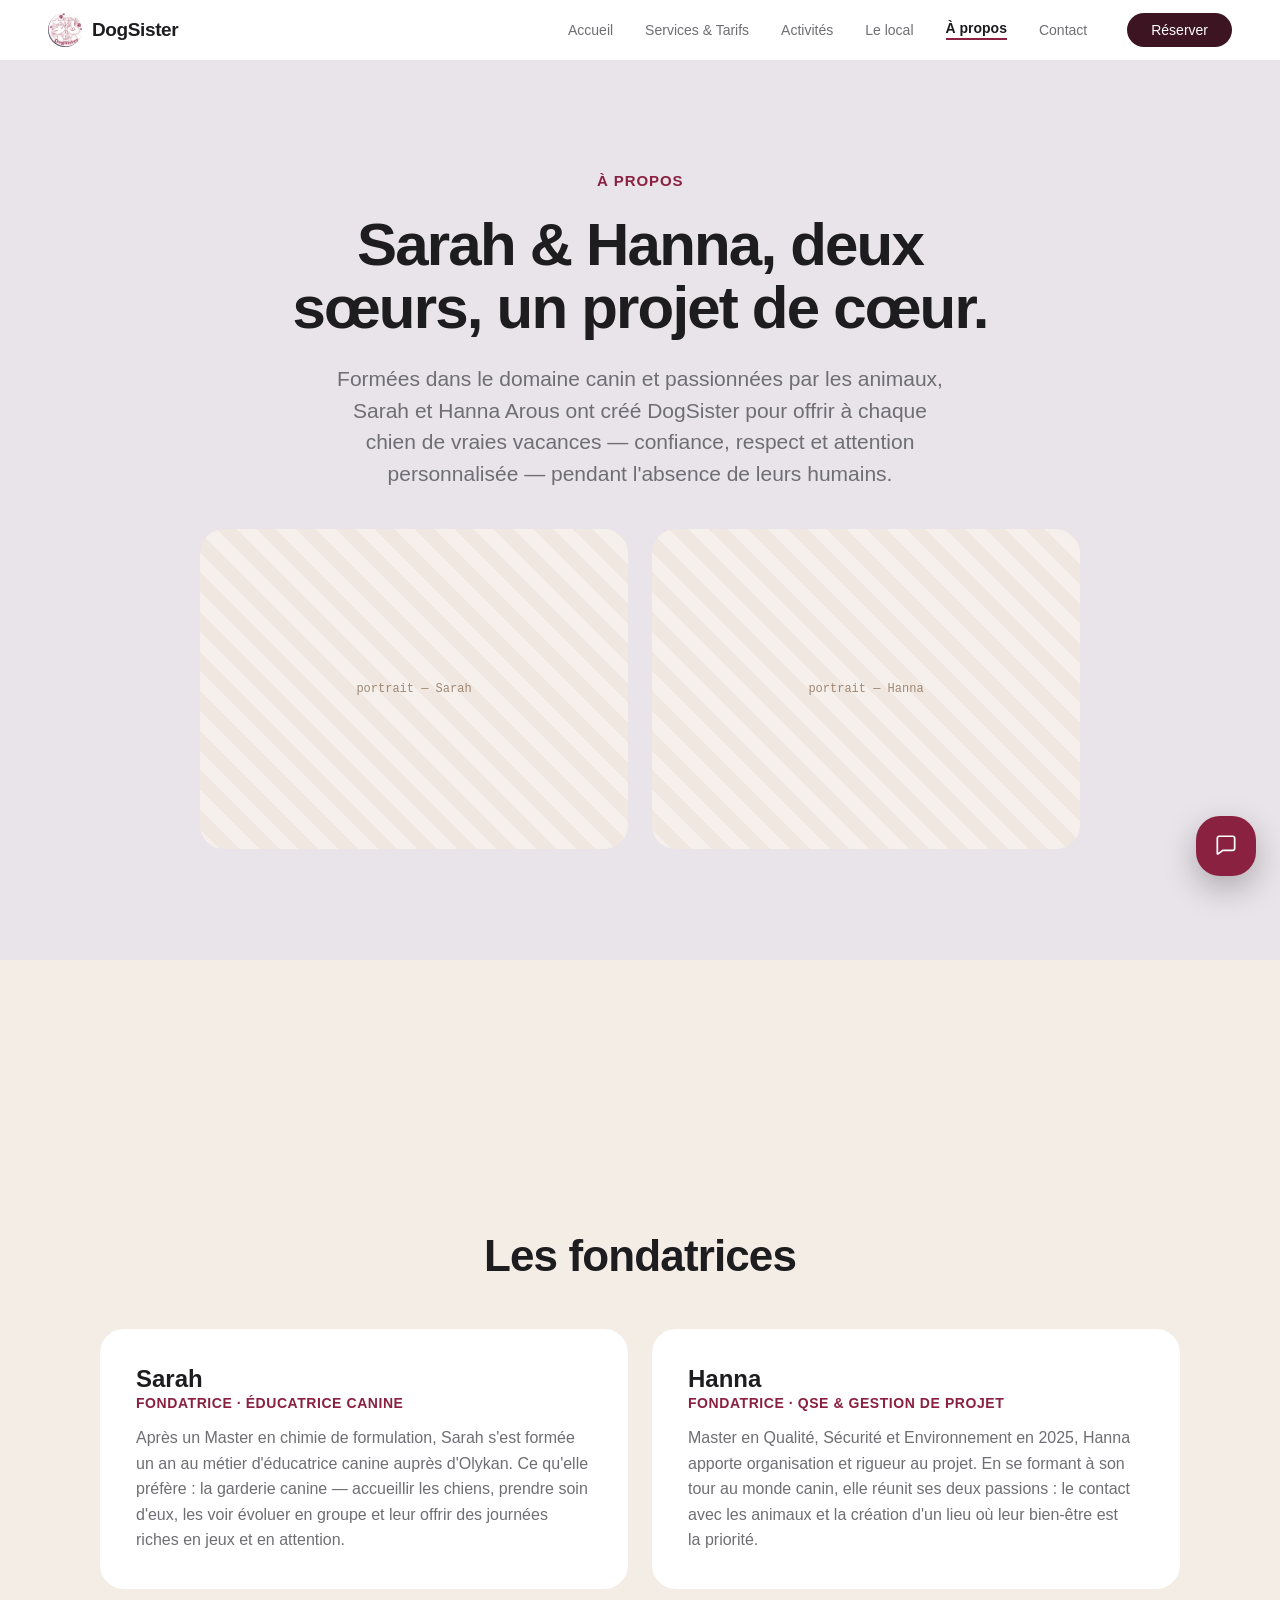
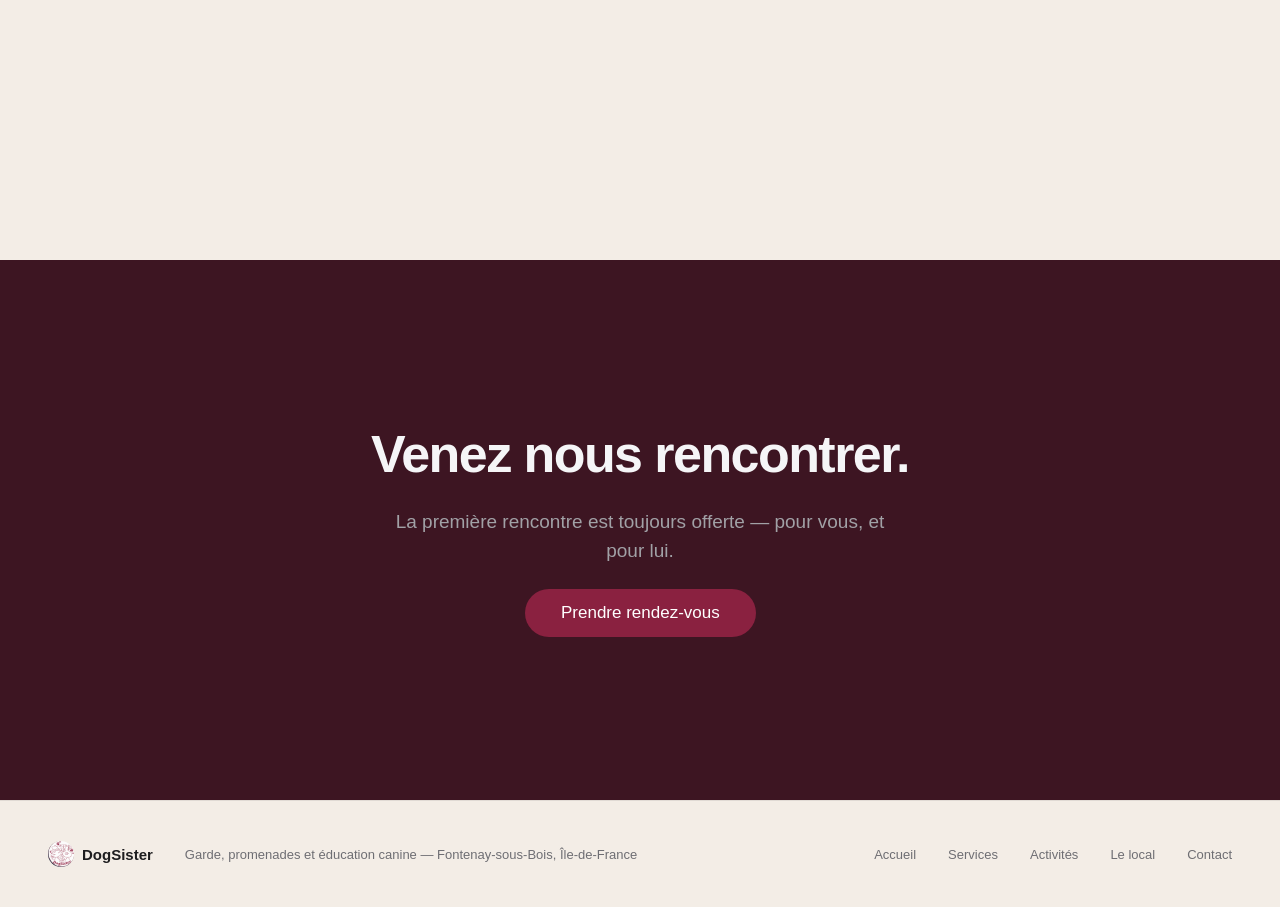
==== A-propos.html @ ba2f0af6 "Initial commit: site DogSister (garde, balades, éducation canine) Site statique multi-pages avec vid" ====
<!DOCTYPE html>
<html><head>
<meta charset="utf-8">
<meta name="viewport" content="width=device-width, initial-scale=1">
<script src="react.production.min.js"></script>
<script src="react-dom.production.min.js"></script>
<script src="dc-runtime.js"></script>
<script src="cursor.js"></script>
</head>
<body>
<div id="ds-loader" style="position:fixed;inset:0;z-index:999999;background:#8a2140;display:flex;align-items:center;justify-content:center;transition:opacity .6s ease,visibility .6s ease">
<div style="position:relative;width:96px;height:96px;display:flex;align-items:center;justify-content:center">
<div style="position:absolute;inset:0;border-radius:50%;border:3px solid rgba(243,237,230,.25);border-top-color:#f3ede6;animation:ds-spin .9s linear infinite"></div>
<img src="logo.png" alt="DogSister" style="width:54px;height:54px;border-radius:50%;object-fit:cover">
</div>
</div>
<x-dc>
<helmet data-dc-atomics="">
<style>
html{scroll-snap-type:y proximity;scroll-padding-top:60px;scroll-behavior:smooth}
body{margin:0;background:#ffffff;color:#1d1d1f;font-family:-apple-system,BlinkMacSystemFont,'SF Pro Display','Helvetica Neue',Helvetica,Arial,sans-serif;-webkit-font-smoothing:antialiased}
a{color:#1d1d1f;text-decoration:none}a:hover{color:#8a2140}
@keyframes ds-fadeup{from{opacity:0;transform:translateY(36px) scale(.98);filter:blur(8px)}to{opacity:1;transform:none;filter:none}}
@keyframes ds-navin{from{opacity:0;transform:translateY(-100%)}to{opacity:1;transform:none}}
@keyframes ds-spin{to{transform:rotate(360deg)}}
@keyframes ds-float{0%,100%{transform:translateY(-8px) rotate(var(--ds-rot,0deg))}50%{transform:translateY(10px) rotate(var(--ds-rot,0deg))}}
</style></helmet>

<nav style="position:sticky;top:0;z-index:50;display:flex;align-items:center;gap:40px;padding:0 48px;height:60px;background:transparent">
<a href="Accueil.html" style="display:flex;align-items:center;gap:10px;font-size:19px;font-weight:700;letter-spacing:-.02em"><img src="logo.png" alt="DogSister" style="height:34px;width:34px;border-radius:50%;object-fit:cover">DogSister</a>
<span style="flex:1"></span>
<div style="display:flex;align-items:center;gap:32px;font-size:14px">
<a href="Accueil.html" style="color:#6e6e73;transition:color .25s" style-hover="color:#1d1d1f">Accueil</a><a href="Services.html" style="color:#6e6e73;transition:color .25s" style-hover="color:#1d1d1f">Services &amp; Tarifs</a><a href="Activites.html" style="color:#6e6e73;transition:color .25s" style-hover="color:#1d1d1f">Activités</a><a href="Local.html" style="color:#6e6e73;transition:color .25s" style-hover="color:#1d1d1f">Le local</a><a href="A-propos.html" style="color:#1d1d1f;font-weight:600;border-bottom:2px solid #8a2140;padding-bottom:2px;transition:color .25s" style-hover="color:#1d1d1f">À propos</a><a href="Contact.html" style="color:#6e6e73;transition:color .25s" style-hover="color:#1d1d1f">Contact</a>
</div>
<a href="Contact.html" style="background:#3d1522;color:#fff;font-size:14px;font-weight:500;padding:9px 24px;border-radius:22px;transition:background .25s" style-hover="background:#8a2140;color:#fff">Réserver</a>
</nav>

<header data-reveal="" data-screen-label="À propos hero" style="box-sizing:border-box;min-height:100vh;scroll-snap-align:start;display:flex;flex-direction:column;align-items:center;justify-content:center;text-align:center;gap:24px;padding:48px 24px;background:#e9e3ea">
<p style="margin:0;font-size:15px;font-weight:600;color:#8a2140;letter-spacing:.06em;text-transform:uppercase">À propos</p>
<h1 style="margin:0;font-size:60px;line-height:1.05;font-weight:700;letter-spacing:-.03em;max-width:760px;text-wrap:balance">Sarah &amp; Hanna, deux sœurs, un projet de cœur.</h1>
<p style="margin:0;font-size:21px;line-height:1.5;color:#6e6e73;max-width:620px;text-wrap:pretty">Formées dans le domaine canin et passionnées par les animaux, Sarah et Hanna Arous ont créé DogSister pour offrir à chaque chien de vraies vacances — confiance, respect et attention personnalisée — pendant l'absence de leurs humains.</p>
<div style="display:grid;grid-template-columns:1fr 1fr;gap:24px;width:min(880px,100%);margin-top:16px">
<div style="height:320px;border-radius:24px;background:repeating-linear-gradient(45deg,#f5f0ec,#f5f0ec 14px,#efe7e0 14px,#efe7e0 28px);display:flex;align-items:center;justify-content:center;color:#a08874;font-family:ui-monospace,Menlo,monospace;font-size:12px">portrait — Sarah</div>
<div style="height:320px;border-radius:24px;background:repeating-linear-gradient(45deg,#f5f0ec,#f5f0ec 14px,#efe7e0 14px,#efe7e0 28px);display:flex;align-items:center;justify-content:center;color:#a08874;font-family:ui-monospace,Menlo,monospace;font-size:12px">portrait — Hanna</div>
</div>
</header>

<section data-reveal="" data-screen-label="Bios" style="box-sizing:border-box;min-height:100vh;scroll-snap-align:start;background:#f3ede6;padding:96px 48px;display:flex;flex-direction:column;align-items:center;justify-content:center;gap:48px">
<h2 style="margin:0;font-size:44px;font-weight:700;letter-spacing:-.02em">Les fondatrices</h2>
<div style="display:grid;grid-template-columns:repeat(2,1fr);gap:24px;width:min(1080px,100%)">
<article style="background:#fff;border-radius:24px;padding:36px;display:flex;flex-direction:column;gap:14px">
<div style="display:flex;flex-direction:column;gap:2px"><h3 style="margin:0;font-size:24px;font-weight:700">Sarah</h3><p style="margin:0;font-size:14px;font-weight:600;color:#8a2140;letter-spacing:.04em;text-transform:uppercase">Fondatrice · Éducatrice canine</p></div>
<p style="margin:0;font-size:16px;line-height:1.6;color:#6e6e73;text-wrap:pretty">Après un Master en chimie de formulation, Sarah s'est formée un an au métier d'éducatrice canine auprès d'Olykan. Ce qu'elle préfère : la garderie canine — accueillir les chiens, prendre soin d'eux, les voir évoluer en groupe et leur offrir des journées riches en jeux et en attention.</p>
</article>
<article style="background:#fff;border-radius:24px;padding:36px;display:flex;flex-direction:column;gap:14px">
<div style="display:flex;flex-direction:column;gap:2px"><h3 style="margin:0;font-size:24px;font-weight:700">Hanna</h3><p style="margin:0;font-size:14px;font-weight:600;color:#8a2140;letter-spacing:.04em;text-transform:uppercase">Fondatrice · QSE &amp; Gestion de projet</p></div>
<p style="margin:0;font-size:16px;line-height:1.6;color:#6e6e73;text-wrap:pretty">Master en Qualité, Sécurité et Environnement en 2025, Hanna apporte organisation et rigueur au projet. En se formant à son tour au monde canin, elle réunit ses deux passions : le contact avec les animaux et la création d'un lieu où leur bien-être est la priorité.</p>
</article>
</div>
</section>

<section data-reveal="" data-screen-label="CTA" style="box-sizing:border-box;min-height:60vh;scroll-snap-align:start;background:#3d1522;color:#f5f5f7;padding:96px 48px;display:flex;flex-direction:column;align-items:center;justify-content:center;text-align:center;gap:24px">
<h2 style="margin:0;font-size:52px;font-weight:700;letter-spacing:-.03em;max-width:680px;text-wrap:balance">Venez nous rencontrer.</h2>
<p style="margin:0;font-size:19px;line-height:1.5;color:#a1a1a6;max-width:520px">La première rencontre est toujours offerte — pour vous, et pour lui.</p>
<a href="Contact.html" style="background:#8a2140;color:#fff;font-size:17px;font-weight:500;padding:14px 36px;border-radius:24px" style-hover="background:#6f1a33;color:#fff">Prendre rendez-vous</a>
</section>

<footer style="background:#f3ede6;border-top:1px solid rgba(0,0,0,.08);padding:40px 48px;display:flex;align-items:center;gap:32px;font-size:13px;color:#6e6e73">
<span style="display:flex;align-items:center;gap:8px;font-weight:700;color:#1d1d1f;font-size:15px"><img src="logo.png" alt="DogSister" style="height:26px;width:26px;border-radius:50%;object-fit:cover">DogSister</span>
<span>Garde, promenades et éducation canine — Fontenay-sous-Bois, Île-de-France</span>
<span style="flex:1"></span>
<a href="Accueil.html" style="color:#6e6e73">Accueil</a><a href="Services.html" style="color:#6e6e73">Services</a><a href="Activites.html" style="color:#6e6e73">Activités</a><a href="Local.html" style="color:#6e6e73">Le local</a><a href="Contact.html" style="color:#6e6e73">Contact</a>
</footer>


</x-dc>
<script type="text/x-dc" data-dc-script="">
class Component extends DCLogic {
  componentDidMount() {
    if (window.initCursor) window.initCursor();
    const nav = document.querySelector('nav');
    if (nav) nav.style.animation = 'ds-navin .7s cubic-bezier(.22,.61,.36,1) both';
    document.querySelectorAll('[data-float]').forEach((el, i) => {
      el.style.setProperty('--ds-rot', el.dataset.float || '0deg');
      el.style.animation = 'ds-float ' + (4.5 + i * 0.9) + 's ease-in-out ' + (i * 0.7) + 's infinite';
    });
    const els = document.querySelectorAll('[data-reveal]');
    const kidsOf = (el) => Array.from(el.children);
    const reveal = (el) => {
      let d = 0;
      kidsOf(el).forEach((k) => {
        k.style.opacity = '';
        const disp = getComputedStyle(k).display;
        const sub = (k.children.length >= 2 && (disp === 'grid' || disp === 'flex')) ? Array.from(k.children) : null;
        if (sub) {
          sub.forEach(s => {
            s.style.animation = 'ds-fadeup .9s cubic-bezier(.22,.61,.36,1) ' + d.toFixed(2) + 's both';
            d += 0.1;
          });
        } else {
          k.style.animation = 'ds-fadeup .9s cubic-bezier(.22,.61,.36,1) ' + d.toFixed(2) + 's both';
          d += 0.12;
        }
      });
    };
    const hide = (el) => kidsOf(el).forEach(k => { k.style.opacity = '0'; });
    const io = ('IntersectionObserver' in window) ? new IntersectionObserver((entries) => {
      entries.forEach(e => {
        if (e.isIntersecting) { reveal(e.target); io.unobserve(e.target); }
      });
    }, { threshold: 0.12 }) : null;
    els.forEach(el => {
      const r = el.getBoundingClientRect();
      const visible = r.top < window.innerHeight && r.bottom > 0;
      if (visible || !io) { reveal(el); }
      else { hide(el); io.observe(el); }
    });
    this._fallback = setTimeout(() => els.forEach(el => kidsOf(el).forEach(k => {
      if (k.style.opacity === '0') { k.style.opacity = ''; k.style.animation = 'ds-fadeup .9s both'; }
    })), 1800);
    this._io = io;
  }
  componentWillUnmount() { if (this._io) this._io.disconnect(); clearTimeout(this._fallback); }
  renderVals() { return {}; }
}
</script>
<script src="features.js"></script>
</body></html>
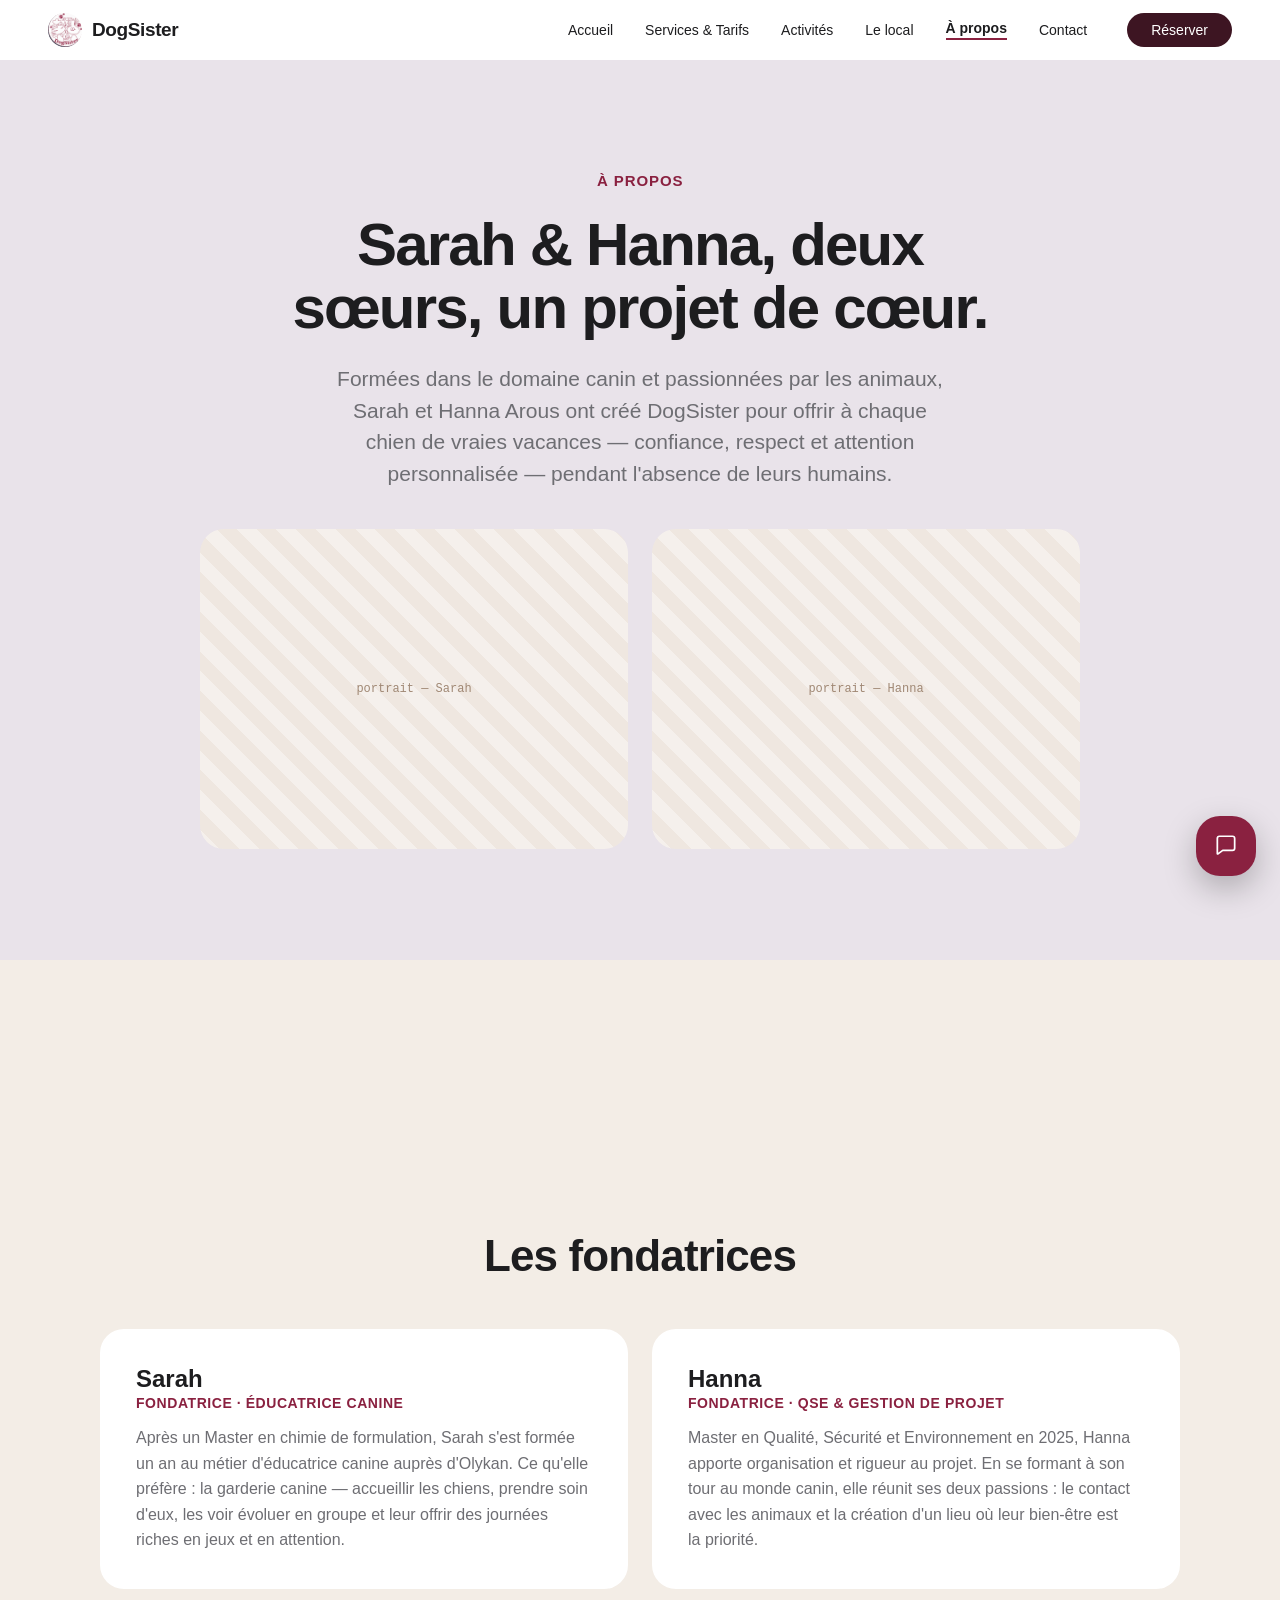
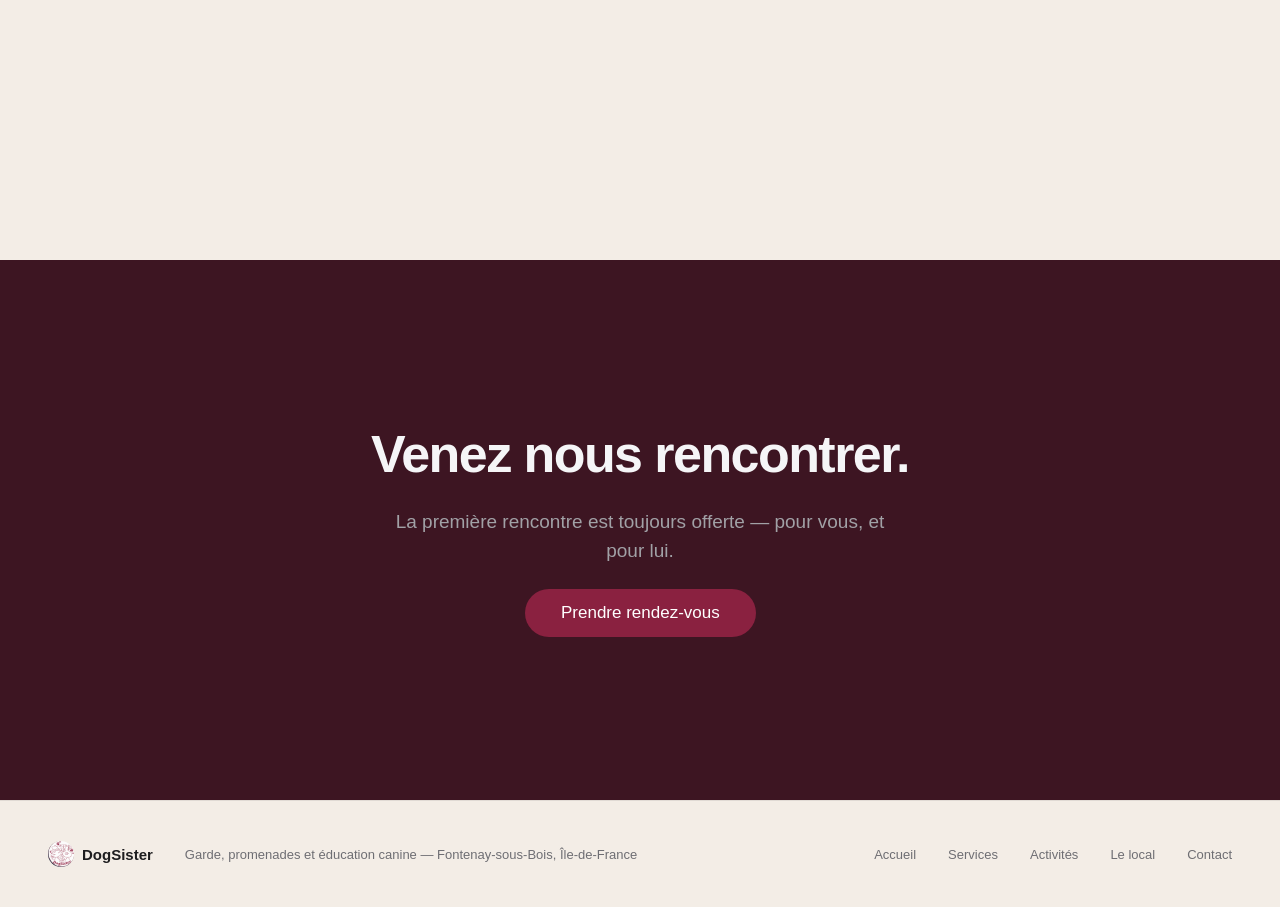
==== commit ef876d63: "Nav : texte inactif en noir (au lieu de gris), fond blanc flouté au scroll Les liens de navigation é" ====
--- a/A-propos.html
+++ b/A-propos.html
@@ -26,11 +26,11 @@
 @keyframes ds-float{0%,100%{transform:translateY(-8px) rotate(var(--ds-rot,0deg))}50%{transform:translateY(10px) rotate(var(--ds-rot,0deg))}}
 </style></helmet>
 
-<nav style="position:sticky;top:0;z-index:50;display:flex;align-items:center;gap:40px;padding:0 48px;height:60px;background:transparent">
+<nav style="position:sticky;top:0;z-index:50;display:flex;align-items:center;gap:40px;padding:0 48px;height:60px;background:transparent;transition:background .3s ease,backdrop-filter .3s ease,box-shadow .3s ease">
 <a href="Accueil.html" style="display:flex;align-items:center;gap:10px;font-size:19px;font-weight:700;letter-spacing:-.02em"><img src="logo.png" alt="DogSister" style="height:34px;width:34px;border-radius:50%;object-fit:cover">DogSister</a>
 <span style="flex:1"></span>
 <div style="display:flex;align-items:center;gap:32px;font-size:14px">
-<a href="Accueil.html" style="color:#6e6e73;transition:color .25s" style-hover="color:#1d1d1f">Accueil</a><a href="Services.html" style="color:#6e6e73;transition:color .25s" style-hover="color:#1d1d1f">Services &amp; Tarifs</a><a href="Activites.html" style="color:#6e6e73;transition:color .25s" style-hover="color:#1d1d1f">Activités</a><a href="Local.html" style="color:#6e6e73;transition:color .25s" style-hover="color:#1d1d1f">Le local</a><a href="A-propos.html" style="color:#1d1d1f;font-weight:600;border-bottom:2px solid #8a2140;padding-bottom:2px;transition:color .25s" style-hover="color:#1d1d1f">À propos</a><a href="Contact.html" style="color:#6e6e73;transition:color .25s" style-hover="color:#1d1d1f">Contact</a>
+<a href="Accueil.html" style="color:#1d1d1f;transition:color .25s" style-hover="color:#1d1d1f">Accueil</a><a href="Services.html" style="color:#1d1d1f;transition:color .25s" style-hover="color:#1d1d1f">Services &amp; Tarifs</a><a href="Activites.html" style="color:#1d1d1f;transition:color .25s" style-hover="color:#1d1d1f">Activités</a><a href="Local.html" style="color:#1d1d1f;transition:color .25s" style-hover="color:#1d1d1f">Le local</a><a href="A-propos.html" style="color:#1d1d1f;font-weight:600;border-bottom:2px solid #8a2140;padding-bottom:2px;transition:color .25s" style-hover="color:#1d1d1f">À propos</a><a href="Contact.html" style="color:#1d1d1f;transition:color .25s" style-hover="color:#1d1d1f">Contact</a>
 </div>
 <a href="Contact.html" style="background:#3d1522;color:#fff;font-size:14px;font-weight:500;padding:9px 24px;border-radius:22px;transition:background .25s" style-hover="background:#8a2140;color:#fff">Réserver</a>
 </nav>
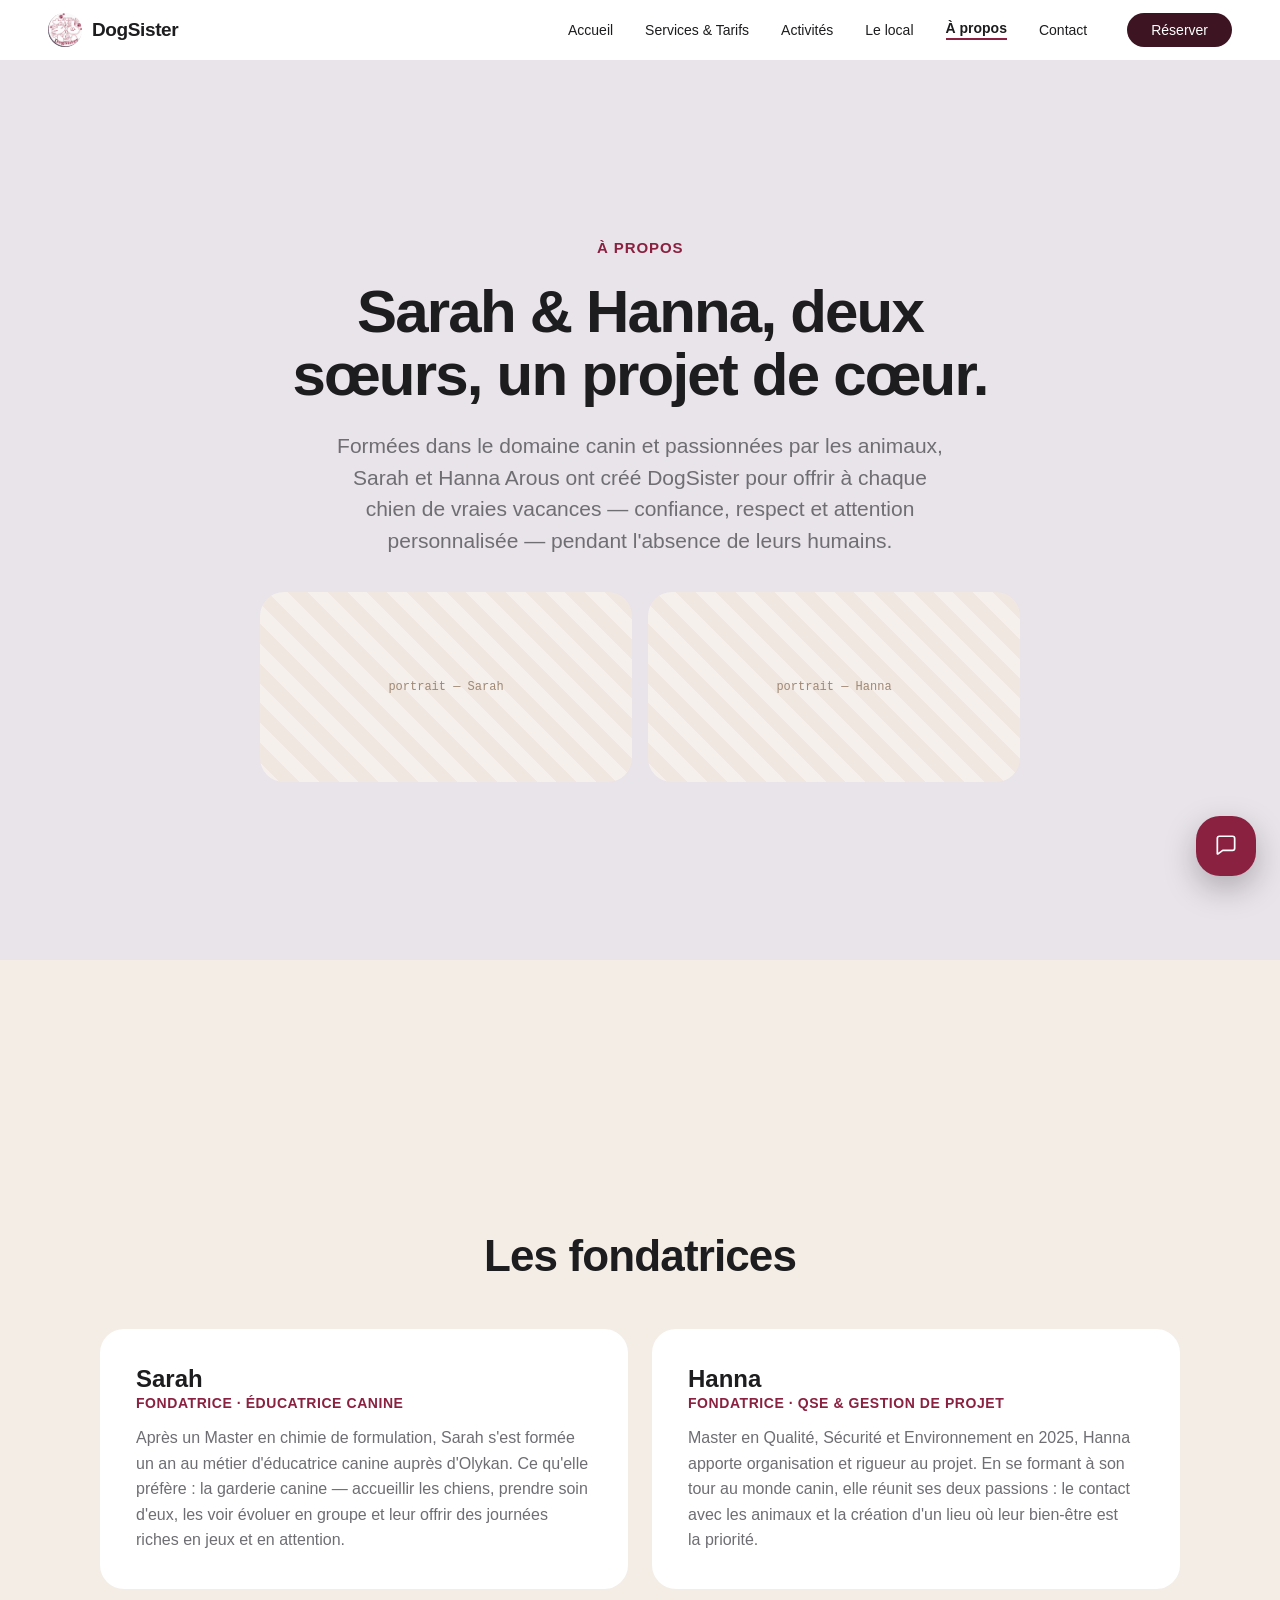
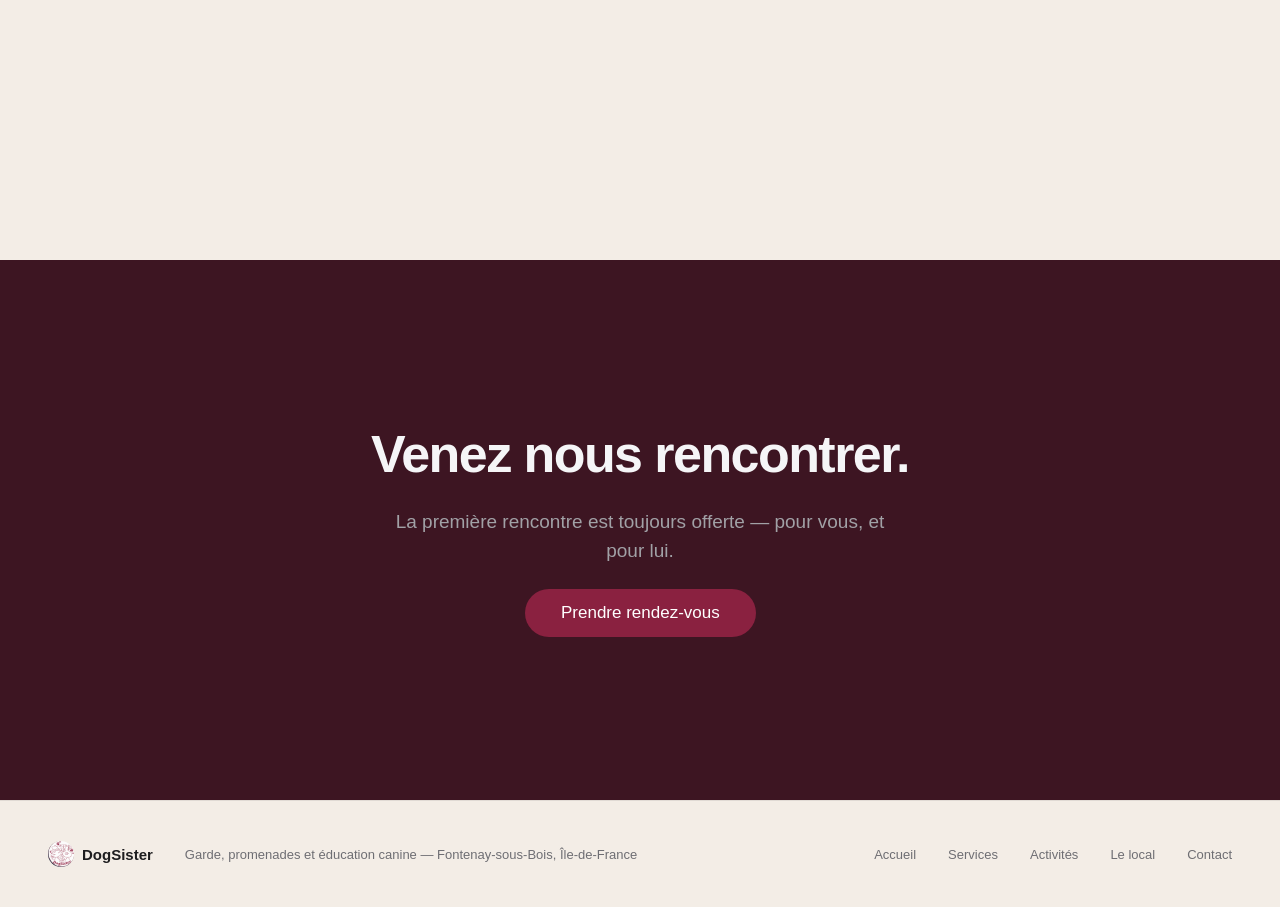
==== commit 9f35bb24: "Hover nav en bordeaux, loader une seule fois par session, hero plus cohérent - Hover des liens de na" ====
--- a/A-propos.html
+++ b/A-propos.html
@@ -14,6 +14,7 @@
 <img src="logo.png" alt="DogSister" style="width:54px;height:54px;border-radius:50%;object-fit:cover">
 </div>
 </div>
+<script>if (sessionStorage.getItem('ds_visited')) { document.getElementById('ds-loader').style.display = 'none'; } else { sessionStorage.setItem('ds_visited', '1'); }</script>
 <x-dc>
 <helmet data-dc-atomics="">
 <style>
@@ -27,10 +28,10 @@
 </style></helmet>
 
 <nav style="position:sticky;top:0;z-index:50;display:flex;align-items:center;gap:40px;padding:0 48px;height:60px;background:transparent;transition:background .3s ease,backdrop-filter .3s ease,box-shadow .3s ease">
-<a href="Accueil.html" style="display:flex;align-items:center;gap:10px;font-size:19px;font-weight:700;letter-spacing:-.02em"><img src="logo.png" alt="DogSister" style="height:34px;width:34px;border-radius:50%;object-fit:cover">DogSister</a>
+<a href="index.html" style="display:flex;align-items:center;gap:10px;font-size:19px;font-weight:700;letter-spacing:-.02em"><img src="logo.png" alt="DogSister" style="height:34px;width:34px;border-radius:50%;object-fit:cover">DogSister</a>
 <span style="flex:1"></span>
 <div style="display:flex;align-items:center;gap:32px;font-size:14px">
-<a href="Accueil.html" style="color:#1d1d1f;transition:color .25s" style-hover="color:#1d1d1f">Accueil</a><a href="Services.html" style="color:#1d1d1f;transition:color .25s" style-hover="color:#1d1d1f">Services &amp; Tarifs</a><a href="Activites.html" style="color:#1d1d1f;transition:color .25s" style-hover="color:#1d1d1f">Activités</a><a href="Local.html" style="color:#1d1d1f;transition:color .25s" style-hover="color:#1d1d1f">Le local</a><a href="A-propos.html" style="color:#1d1d1f;font-weight:600;border-bottom:2px solid #8a2140;padding-bottom:2px;transition:color .25s" style-hover="color:#1d1d1f">À propos</a><a href="Contact.html" style="color:#1d1d1f;transition:color .25s" style-hover="color:#1d1d1f">Contact</a>
+<a href="index.html" style="color:#1d1d1f;transition:color .25s" style-hover="color:#8a2140">Accueil</a><a href="Services.html" style="color:#1d1d1f;transition:color .25s" style-hover="color:#8a2140">Services &amp; Tarifs</a><a href="Activites.html" style="color:#1d1d1f;transition:color .25s" style-hover="color:#8a2140">Activités</a><a href="Local.html" style="color:#1d1d1f;transition:color .25s" style-hover="color:#8a2140">Le local</a><a href="A-propos.html" style="color:#1d1d1f;font-weight:600;border-bottom:2px solid #8a2140;padding-bottom:2px;transition:color .25s" style-hover="color:#8a2140">À propos</a><a href="Contact.html" style="color:#1d1d1f;transition:color .25s" style-hover="color:#8a2140">Contact</a>
 </div>
 <a href="Contact.html" style="background:#3d1522;color:#fff;font-size:14px;font-weight:500;padding:9px 24px;border-radius:22px;transition:background .25s" style-hover="background:#8a2140;color:#fff">Réserver</a>
 </nav>
@@ -39,9 +40,9 @@
 <p style="margin:0;font-size:15px;font-weight:600;color:#8a2140;letter-spacing:.06em;text-transform:uppercase">À propos</p>
 <h1 style="margin:0;font-size:60px;line-height:1.05;font-weight:700;letter-spacing:-.03em;max-width:760px;text-wrap:balance">Sarah &amp; Hanna, deux sœurs, un projet de cœur.</h1>
 <p style="margin:0;font-size:21px;line-height:1.5;color:#6e6e73;max-width:620px;text-wrap:pretty">Formées dans le domaine canin et passionnées par les animaux, Sarah et Hanna Arous ont créé DogSister pour offrir à chaque chien de vraies vacances — confiance, respect et attention personnalisée — pendant l'absence de leurs humains.</p>
-<div style="display:grid;grid-template-columns:1fr 1fr;gap:24px;width:min(880px,100%);margin-top:16px">
-<div style="height:320px;border-radius:24px;background:repeating-linear-gradient(45deg,#f5f0ec,#f5f0ec 14px,#efe7e0 14px,#efe7e0 28px);display:flex;align-items:center;justify-content:center;color:#a08874;font-family:ui-monospace,Menlo,monospace;font-size:12px">portrait — Sarah</div>
-<div style="height:320px;border-radius:24px;background:repeating-linear-gradient(45deg,#f5f0ec,#f5f0ec 14px,#efe7e0 14px,#efe7e0 28px);display:flex;align-items:center;justify-content:center;color:#a08874;font-family:ui-monospace,Menlo,monospace;font-size:12px">portrait — Hanna</div>
+<div style="display:grid;grid-template-columns:1fr 1fr;gap:16px;width:min(760px,100%);margin-top:12px">
+<div style="height:190px;border-radius:24px;background:repeating-linear-gradient(45deg,#f5f0ec,#f5f0ec 14px,#efe7e0 14px,#efe7e0 28px);display:flex;align-items:center;justify-content:center;color:#a08874;font-family:ui-monospace,Menlo,monospace;font-size:12px">portrait — Sarah</div>
+<div style="height:190px;border-radius:24px;background:repeating-linear-gradient(45deg,#f5f0ec,#f5f0ec 14px,#efe7e0 14px,#efe7e0 28px);display:flex;align-items:center;justify-content:center;color:#a08874;font-family:ui-monospace,Menlo,monospace;font-size:12px">portrait — Hanna</div>
 </div>
 </header>
 
@@ -69,7 +70,7 @@
 <span style="display:flex;align-items:center;gap:8px;font-weight:700;color:#1d1d1f;font-size:15px"><img src="logo.png" alt="DogSister" style="height:26px;width:26px;border-radius:50%;object-fit:cover">DogSister</span>
 <span>Garde, promenades et éducation canine — Fontenay-sous-Bois, Île-de-France</span>
 <span style="flex:1"></span>
-<a href="Accueil.html" style="color:#6e6e73">Accueil</a><a href="Services.html" style="color:#6e6e73">Services</a><a href="Activites.html" style="color:#6e6e73">Activités</a><a href="Local.html" style="color:#6e6e73">Le local</a><a href="Contact.html" style="color:#6e6e73">Contact</a>
+<a href="index.html" style="color:#6e6e73">Accueil</a><a href="Services.html" style="color:#6e6e73">Services</a><a href="Activites.html" style="color:#6e6e73">Activités</a><a href="Local.html" style="color:#6e6e73">Le local</a><a href="Contact.html" style="color:#6e6e73">Contact</a>
 </footer>
 
 
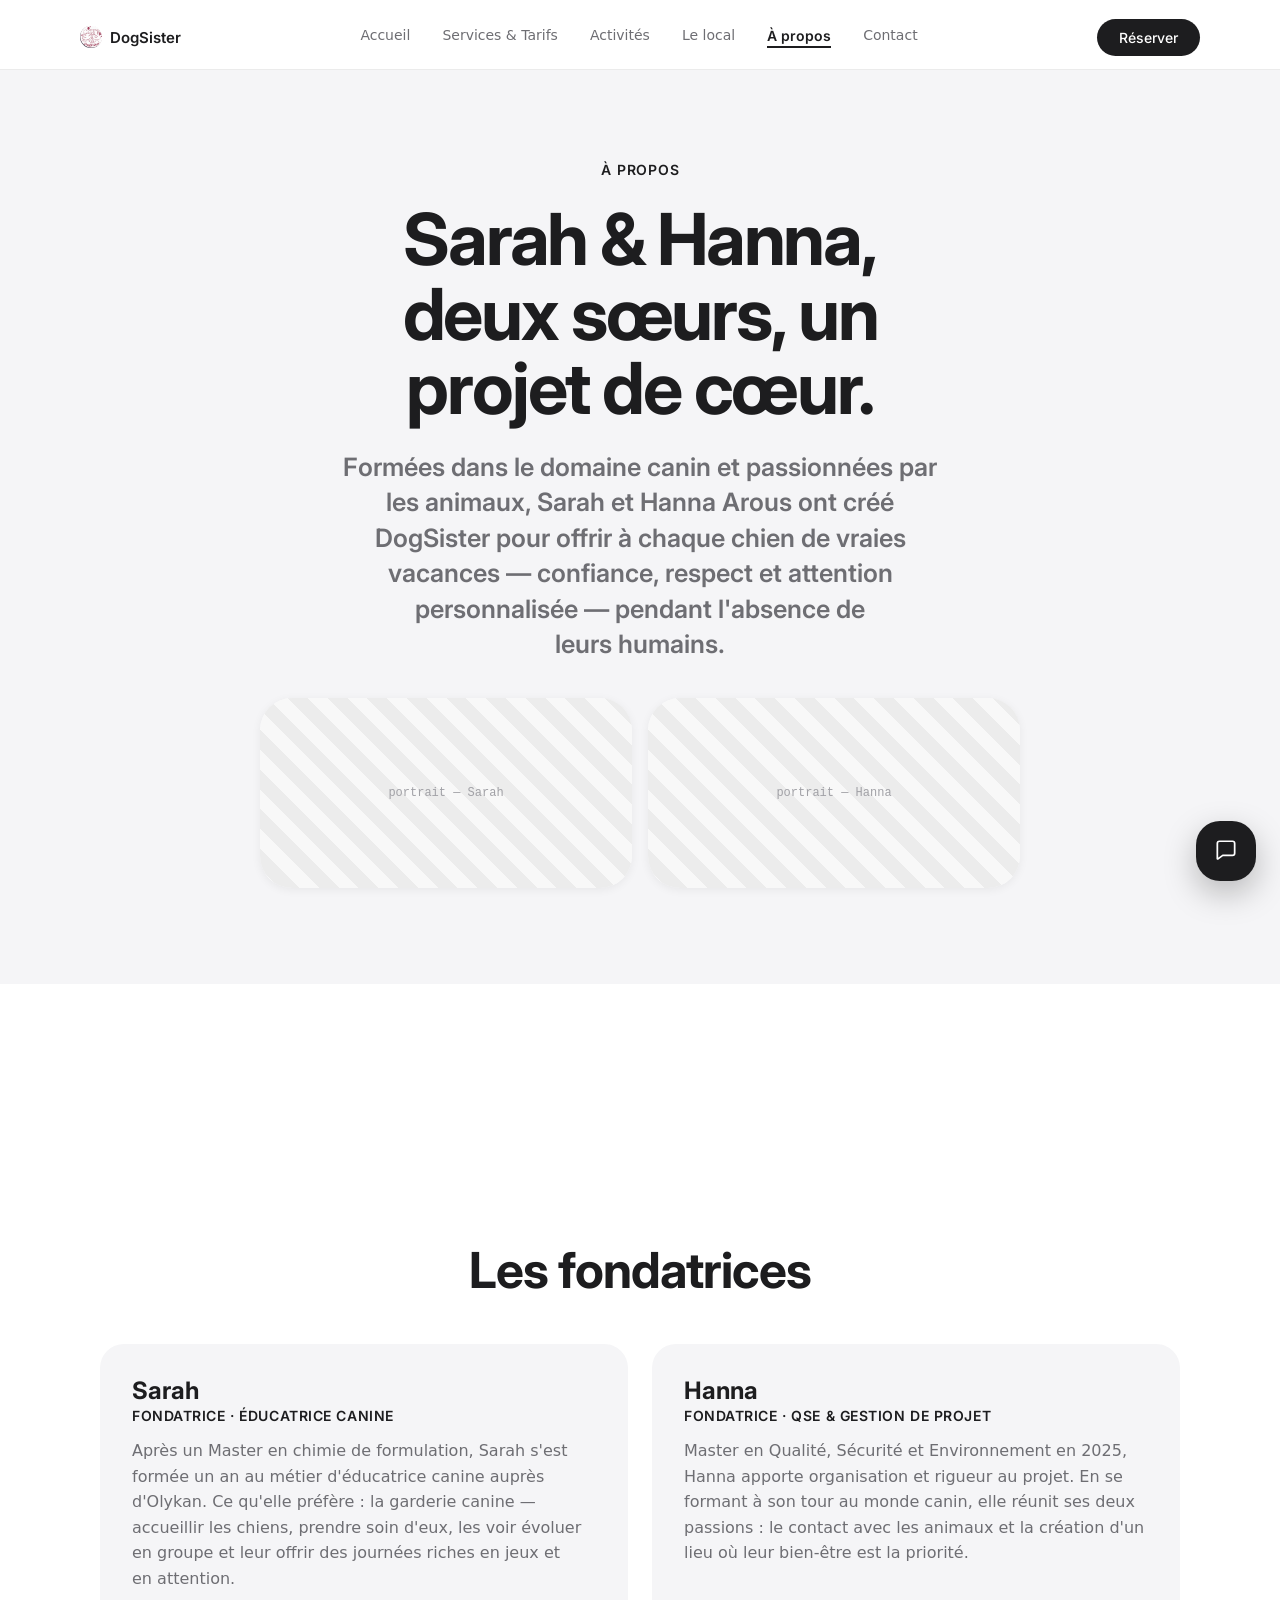
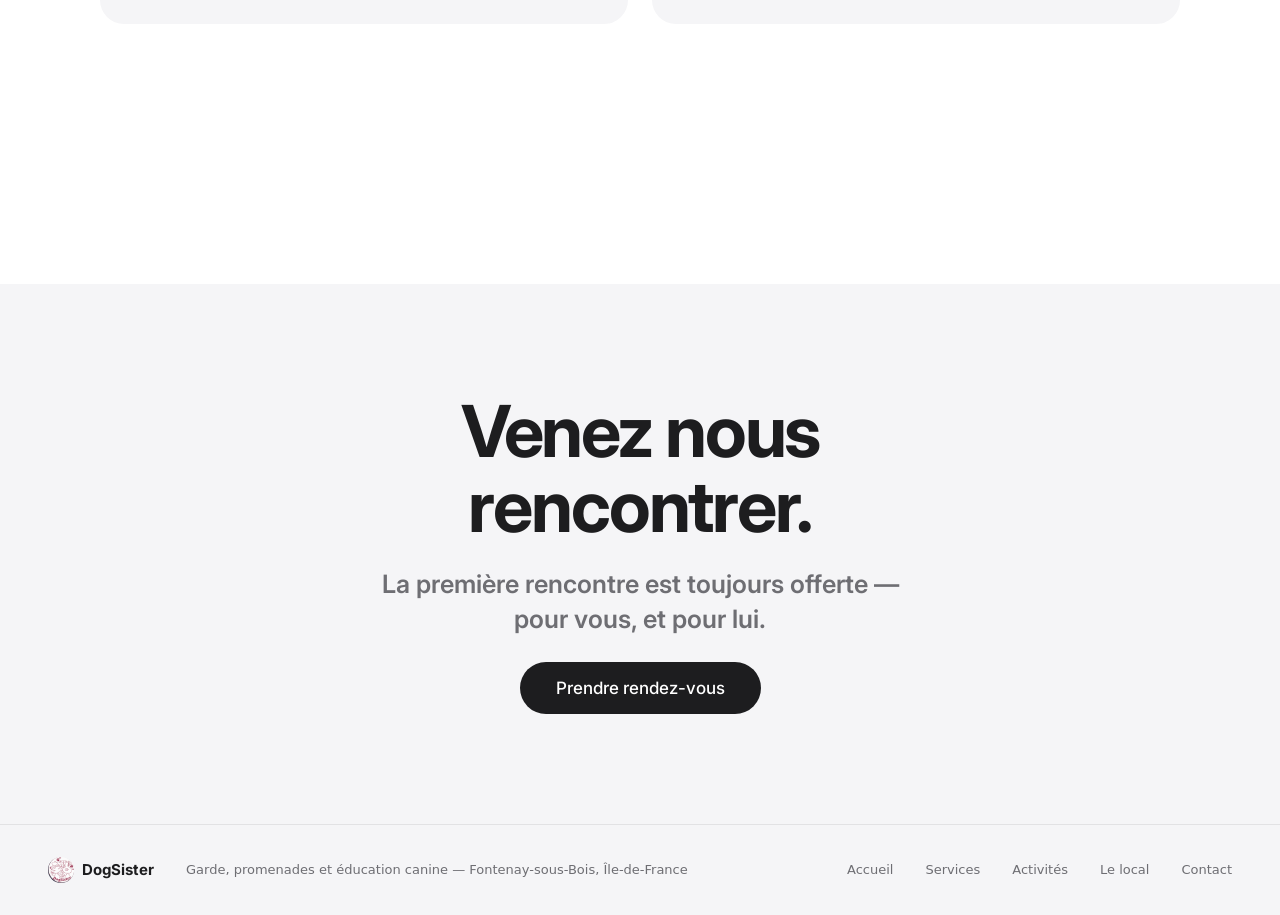
==== commit 8e77ab71: "Refonte design system : palette sobre blanc/gris/noir, navbar facon Apple, hero avec parallaxe video" ====
--- a/A-propos.html
+++ b/A-propos.html
@@ -2,15 +2,19 @@
 <html><head>
 <meta charset="utf-8">
 <meta name="viewport" content="width=device-width, initial-scale=1">
+<link rel="preconnect" href="https://fonts.googleapis.com">
+<link rel="preconnect" href="https://fonts.gstatic.com" crossorigin>
+<link href="https://fonts.googleapis.com/css2?family=Inter:wght@400;500;600;700&display=swap" rel="stylesheet">
+<link rel="stylesheet" href="design-system.css">
 <script src="react.production.min.js"></script>
 <script src="react-dom.production.min.js"></script>
 <script src="dc-runtime.js"></script>
 <script src="cursor.js"></script>
 </head>
 <body>
-<div id="ds-loader" style="position:fixed;inset:0;z-index:999999;background:#8a2140;display:flex;align-items:center;justify-content:center;transition:opacity .6s ease,visibility .6s ease">
+<div id="ds-loader" style="position:fixed;inset:0;z-index:999999;background:var(--ds-accent,#1d1d1f);display:flex;align-items:center;justify-content:center;transition:opacity .6s ease,visibility .6s ease">
 <div style="position:relative;width:96px;height:96px;display:flex;align-items:center;justify-content:center">
-<div style="position:absolute;inset:0;border-radius:50%;border:3px solid rgba(243,237,230,.25);border-top-color:#f3ede6;animation:ds-spin .9s linear infinite"></div>
+<div style="position:absolute;inset:0;border-radius:50%;border:3px solid rgba(255,255,255,.25);border-top-color:var(--ds-surface-tint,#f5f5f7);animation:ds-spin .9s linear infinite"></div>
 <img src="logo.png" alt="DogSister" style="width:54px;height:54px;border-radius:50%;object-fit:cover">
 </div>
 </div>
@@ -19,58 +23,62 @@
 <helmet data-dc-atomics="">
 <style>
 html{scroll-snap-type:y proximity;scroll-padding-top:60px;scroll-behavior:smooth}
-body{margin:0;background:#ffffff;color:#1d1d1f;font-family:-apple-system,BlinkMacSystemFont,'SF Pro Display','Helvetica Neue',Helvetica,Arial,sans-serif;-webkit-font-smoothing:antialiased}
-a{color:#1d1d1f;text-decoration:none}a:hover{color:#8a2140}
+body{margin:0;background:var(--ds-white);color:var(--ds-ink);font-family:var(--ds-font);-webkit-font-smoothing:antialiased}
+a{color:var(--ds-ink);text-decoration:none}a:hover{color:var(--ds-accent)}
 @keyframes ds-fadeup{from{opacity:0;transform:translateY(36px) scale(.98);filter:blur(8px)}to{opacity:1;transform:none;filter:none}}
 @keyframes ds-navin{from{opacity:0;transform:translateY(-100%)}to{opacity:1;transform:none}}
 @keyframes ds-spin{to{transform:rotate(360deg)}}
 @keyframes ds-float{0%,100%{transform:translateY(-8px) rotate(var(--ds-rot,0deg))}50%{transform:translateY(10px) rotate(var(--ds-rot,0deg))}}
 </style></helmet>
 
-<nav style="position:sticky;top:0;z-index:50;display:flex;align-items:center;gap:40px;padding:0 48px;height:60px;background:transparent;transition:background .3s ease,backdrop-filter .3s ease,box-shadow .3s ease">
-<a href="index.html" style="display:flex;align-items:center;gap:10px;font-size:19px;font-weight:700;letter-spacing:-.02em"><img src="logo.png" alt="DogSister" style="height:34px;width:34px;border-radius:50%;object-fit:cover">DogSister</a>
-<span style="flex:1"></span>
-<div style="display:flex;align-items:center;gap:32px;font-size:14px">
-<a href="index.html" style="color:#1d1d1f;transition:color .25s" style-hover="color:#8a2140">Accueil</a><a href="Services.html" style="color:#1d1d1f;transition:color .25s" style-hover="color:#8a2140">Services &amp; Tarifs</a><a href="Activites.html" style="color:#1d1d1f;transition:color .25s" style-hover="color:#8a2140">Activités</a><a href="Local.html" style="color:#1d1d1f;transition:color .25s" style-hover="color:#8a2140">Le local</a><a href="A-propos.html" style="color:#1d1d1f;font-weight:600;border-bottom:2px solid #8a2140;padding-bottom:2px;transition:color .25s" style-hover="color:#8a2140">À propos</a><a href="Contact.html" style="color:#1d1d1f;transition:color .25s" style-hover="color:#8a2140">Contact</a>
+<nav class="ds-nav">
+<div class="ds-nav-inner">
+<a href="index.html" class="ds-nav-logo"><img src="logo.png" alt="DogSister" style="height:22px;width:22px;border-radius:50%;object-fit:cover">DogSister</a>
+<div class="ds-nav-links">
+<a href="index.html">Accueil</a><a href="Services.html">Services &amp; Tarifs</a><a href="Activites.html">Activités</a><a href="Local.html">Le local</a><a href="A-propos.html" aria-current="page">À propos</a><a href="Contact.html">Contact</a>
 </div>
-<a href="Contact.html" style="background:#3d1522;color:#fff;font-size:14px;font-weight:500;padding:9px 24px;border-radius:22px;transition:background .25s" style-hover="background:#8a2140;color:#fff">Réserver</a>
+<div class="ds-nav-right">
+<a href="Contact.html" style="background:var(--ds-accent);color:var(--ds-white);font-size:var(--ds-text-btn-sm);font-weight:500;padding:var(--ds-btn-py-sm) var(--ds-btn-px-sm);border-radius:var(--ds-radius-pill);transition:background var(--ds-dur-1),transform var(--ds-dur-1)" style-hover="background:var(--ds-accent-hover);color:var(--ds-white);transform:translateY(-1px)">Réserver</a>
+<button type="button" class="ds-nav-burger" aria-label="Menu" aria-expanded="false"><span></span><span></span><span></span></button>
+</div>
+</div>
 </nav>
 
-<header data-reveal="" data-screen-label="À propos hero" style="box-sizing:border-box;min-height:100vh;scroll-snap-align:start;display:flex;flex-direction:column;align-items:center;justify-content:center;text-align:center;gap:24px;padding:48px 24px;background:#e9e3ea">
-<p style="margin:0;font-size:15px;font-weight:600;color:#8a2140;letter-spacing:.06em;text-transform:uppercase">À propos</p>
-<h1 style="margin:0;font-size:60px;line-height:1.05;font-weight:700;letter-spacing:-.03em;max-width:760px;text-wrap:balance">Sarah &amp; Hanna, deux sœurs, un projet de cœur.</h1>
-<p style="margin:0;font-size:21px;line-height:1.5;color:#6e6e73;max-width:620px;text-wrap:pretty">Formées dans le domaine canin et passionnées par les animaux, Sarah et Hanna Arous ont créé DogSister pour offrir à chaque chien de vraies vacances — confiance, respect et attention personnalisée — pendant l'absence de leurs humains.</p>
-<div style="display:grid;grid-template-columns:1fr 1fr;gap:16px;width:min(760px,100%);margin-top:12px">
-<div style="height:190px;border-radius:24px;background:repeating-linear-gradient(45deg,#f5f0ec,#f5f0ec 14px,#efe7e0 14px,#efe7e0 28px);display:flex;align-items:center;justify-content:center;color:#a08874;font-family:ui-monospace,Menlo,monospace;font-size:12px">portrait — Sarah</div>
-<div style="height:190px;border-radius:24px;background:repeating-linear-gradient(45deg,#f5f0ec,#f5f0ec 14px,#efe7e0 14px,#efe7e0 28px);display:flex;align-items:center;justify-content:center;color:#a08874;font-family:ui-monospace,Menlo,monospace;font-size:12px">portrait — Hanna</div>
+<header data-reveal="" data-screen-label="À propos hero" class="ds-section" style="box-sizing:border-box;position:relative;min-height:100vh;scroll-snap-align:start;display:flex;flex-direction:column;align-items:center;justify-content:center;text-align:center;gap:var(--ds-space-3);background:var(--ds-surface-tint);overflow:hidden">
+<p style="position:relative;z-index:1;margin:0;font-size:var(--ds-text-eyebrow);font-weight:600;color:var(--ds-accent);letter-spacing:.06em;text-transform:uppercase">À propos</p>
+<h1 class="ds-hero-title" style="position:relative;z-index:1;margin:0;max-width:760px;text-wrap:balance">Sarah &amp; Hanna, deux sœurs, un projet de cœur.</h1>
+<p class="ds-subtitle" style="position:relative;z-index:1;margin:0;color:var(--ds-ink-muted);max-width:620px;text-wrap:pretty">Formées dans le domaine canin et passionnées par les animaux, Sarah et Hanna Arous ont créé DogSister pour offrir à chaque chien de vraies vacances — confiance, respect et attention personnalisée — pendant l'absence de leurs humains.</p>
+<div class="ds-grid-2" style="position:relative;z-index:1;gap:var(--ds-space-2);width:min(760px,100%);margin-top:12px">
+<div style="height:190px;border-radius:var(--ds-radius-image);background:repeating-linear-gradient(45deg,var(--ds-surface),var(--ds-surface) 14px,var(--ds-gray-200) 14px,var(--ds-gray-200) 28px);box-shadow:var(--ds-shadow-sm);display:flex;align-items:center;justify-content:center;color:var(--ds-ink-faint);font-family:ui-monospace,Menlo,monospace;font-size:12px">portrait — Sarah</div>
+<div style="height:190px;border-radius:var(--ds-radius-image);background:repeating-linear-gradient(45deg,var(--ds-surface),var(--ds-surface) 14px,var(--ds-gray-200) 14px,var(--ds-gray-200) 28px);box-shadow:var(--ds-shadow-sm);display:flex;align-items:center;justify-content:center;color:var(--ds-ink-faint);font-family:ui-monospace,Menlo,monospace;font-size:12px">portrait — Hanna</div>
 </div>
 </header>
 
-<section data-reveal="" data-screen-label="Bios" style="box-sizing:border-box;min-height:100vh;scroll-snap-align:start;background:#f3ede6;padding:96px 48px;display:flex;flex-direction:column;align-items:center;justify-content:center;gap:48px">
-<h2 style="margin:0;font-size:44px;font-weight:700;letter-spacing:-.02em">Les fondatrices</h2>
-<div style="display:grid;grid-template-columns:repeat(2,1fr);gap:24px;width:min(1080px,100%)">
-<article style="background:#fff;border-radius:24px;padding:36px;display:flex;flex-direction:column;gap:14px">
-<div style="display:flex;flex-direction:column;gap:2px"><h3 style="margin:0;font-size:24px;font-weight:700">Sarah</h3><p style="margin:0;font-size:14px;font-weight:600;color:#8a2140;letter-spacing:.04em;text-transform:uppercase">Fondatrice · Éducatrice canine</p></div>
-<p style="margin:0;font-size:16px;line-height:1.6;color:#6e6e73;text-wrap:pretty">Après un Master en chimie de formulation, Sarah s'est formée un an au métier d'éducatrice canine auprès d'Olykan. Ce qu'elle préfère : la garderie canine — accueillir les chiens, prendre soin d'eux, les voir évoluer en groupe et leur offrir des journées riches en jeux et en attention.</p>
+<section data-reveal="" data-screen-label="Bios" class="ds-section" style="box-sizing:border-box;min-height:100vh;scroll-snap-align:start;background:var(--ds-white);display:flex;flex-direction:column;align-items:center;justify-content:center;gap:var(--ds-space-5)">
+<h2 class="ds-section-title" style="margin:0">Les fondatrices</h2>
+<div class="ds-grid-2" style="gap:var(--ds-space-3);width:min(1080px,100%)">
+<article style="background:var(--ds-surface-tint);border-radius:var(--ds-radius-card);padding:var(--ds-space-4);display:flex;flex-direction:column;gap:14px">
+<div style="display:flex;flex-direction:column;gap:2px"><h3 style="margin:0;font-size:24px;font-weight:700">Sarah</h3><p style="margin:0;font-size:14px;font-weight:600;color:var(--ds-accent);letter-spacing:.04em;text-transform:uppercase">Fondatrice · Éducatrice canine</p></div>
+<p style="margin:0;font-size:var(--ds-text-small);line-height:1.6;color:var(--ds-ink-muted);text-wrap:pretty">Après un Master en chimie de formulation, Sarah s'est formée un an au métier d'éducatrice canine auprès d'Olykan. Ce qu'elle préfère : la garderie canine — accueillir les chiens, prendre soin d'eux, les voir évoluer en groupe et leur offrir des journées riches en jeux et en attention.</p>
 </article>
-<article style="background:#fff;border-radius:24px;padding:36px;display:flex;flex-direction:column;gap:14px">
-<div style="display:flex;flex-direction:column;gap:2px"><h3 style="margin:0;font-size:24px;font-weight:700">Hanna</h3><p style="margin:0;font-size:14px;font-weight:600;color:#8a2140;letter-spacing:.04em;text-transform:uppercase">Fondatrice · QSE &amp; Gestion de projet</p></div>
-<p style="margin:0;font-size:16px;line-height:1.6;color:#6e6e73;text-wrap:pretty">Master en Qualité, Sécurité et Environnement en 2025, Hanna apporte organisation et rigueur au projet. En se formant à son tour au monde canin, elle réunit ses deux passions : le contact avec les animaux et la création d'un lieu où leur bien-être est la priorité.</p>
+<article style="background:var(--ds-surface-tint);border-radius:var(--ds-radius-card);padding:var(--ds-space-4);display:flex;flex-direction:column;gap:14px">
+<div style="display:flex;flex-direction:column;gap:2px"><h3 style="margin:0;font-size:24px;font-weight:700">Hanna</h3><p style="margin:0;font-size:14px;font-weight:600;color:var(--ds-accent);letter-spacing:.04em;text-transform:uppercase">Fondatrice · QSE &amp; Gestion de projet</p></div>
+<p style="margin:0;font-size:var(--ds-text-small);line-height:1.6;color:var(--ds-ink-muted);text-wrap:pretty">Master en Qualité, Sécurité et Environnement en 2025, Hanna apporte organisation et rigueur au projet. En se formant à son tour au monde canin, elle réunit ses deux passions : le contact avec les animaux et la création d'un lieu où leur bien-être est la priorité.</p>
 </article>
 </div>
 </section>
 
-<section data-reveal="" data-screen-label="CTA" style="box-sizing:border-box;min-height:60vh;scroll-snap-align:start;background:#3d1522;color:#f5f5f7;padding:96px 48px;display:flex;flex-direction:column;align-items:center;justify-content:center;text-align:center;gap:24px">
-<h2 style="margin:0;font-size:52px;font-weight:700;letter-spacing:-.03em;max-width:680px;text-wrap:balance">Venez nous rencontrer.</h2>
-<p style="margin:0;font-size:19px;line-height:1.5;color:#a1a1a6;max-width:520px">La première rencontre est toujours offerte — pour vous, et pour lui.</p>
-<a href="Contact.html" style="background:#8a2140;color:#fff;font-size:17px;font-weight:500;padding:14px 36px;border-radius:24px" style-hover="background:#6f1a33;color:#fff">Prendre rendez-vous</a>
+<section data-reveal="" data-screen-label="CTA" class="ds-section" style="box-sizing:border-box;position:relative;min-height:60vh;scroll-snap-align:start;background:var(--ds-dark);color:var(--ds-on-dark);display:flex;flex-direction:column;align-items:center;justify-content:center;text-align:center;gap:var(--ds-space-3);overflow:hidden">
+<h2 class="ds-hero-title" style="position:relative;z-index:1;margin:0;max-width:680px;text-wrap:balance">Venez nous rencontrer.</h2>
+<p class="ds-subtitle" style="position:relative;z-index:1;margin:0;color:var(--ds-on-dark-muted);max-width:520px">La première rencontre est toujours offerte — pour vous, et pour lui.</p>
+<a href="Contact.html" style="position:relative;z-index:1;background:var(--ds-accent);color:var(--ds-white);font-size:var(--ds-text-btn);font-weight:500;padding:var(--ds-btn-py) 36px;border-radius:var(--ds-radius-pill);transition:background var(--ds-dur-1),transform var(--ds-dur-1)" style-hover="background:var(--ds-accent-hover);color:var(--ds-white);transform:translateY(-2px)">Prendre rendez-vous</a>
 </section>
 
-<footer style="background:#f3ede6;border-top:1px solid rgba(0,0,0,.08);padding:40px 48px;display:flex;align-items:center;gap:32px;font-size:13px;color:#6e6e73">
-<span style="display:flex;align-items:center;gap:8px;font-weight:700;color:#1d1d1f;font-size:15px"><img src="logo.png" alt="DogSister" style="height:26px;width:26px;border-radius:50%;object-fit:cover">DogSister</span>
+<footer style="background:var(--ds-surface-tint);border-top:1px solid var(--ds-hairline);padding:var(--ds-space-4) var(--ds-space-5);display:flex;align-items:center;gap:var(--ds-space-4);font-size:13px;color:var(--ds-ink-muted);flex-wrap:wrap">
+<span style="display:flex;align-items:center;gap:8px;font-weight:700;color:var(--ds-ink);font-size:15px"><img src="logo.png" alt="DogSister" style="height:26px;width:26px;border-radius:50%;object-fit:cover">DogSister</span>
 <span>Garde, promenades et éducation canine — Fontenay-sous-Bois, Île-de-France</span>
 <span style="flex:1"></span>
-<a href="index.html" style="color:#6e6e73">Accueil</a><a href="Services.html" style="color:#6e6e73">Services</a><a href="Activites.html" style="color:#6e6e73">Activités</a><a href="Local.html" style="color:#6e6e73">Le local</a><a href="Contact.html" style="color:#6e6e73">Contact</a>
+<a href="index.html" style="color:var(--ds-ink-muted)">Accueil</a><a href="Services.html" style="color:var(--ds-ink-muted)">Services</a><a href="Activites.html" style="color:var(--ds-ink-muted)">Activités</a><a href="Local.html" style="color:var(--ds-ink-muted)">Le local</a><a href="Contact.html" style="color:var(--ds-ink-muted)">Contact</a>
 </footer>
 
 
@@ -80,7 +88,7 @@
   componentDidMount() {
     if (window.initCursor) window.initCursor();
     const nav = document.querySelector('nav');
-    if (nav) nav.style.animation = 'ds-navin .7s cubic-bezier(.22,.61,.36,1) both';
+    if (nav) nav.style.animation = 'ds-navin .7s cubic-bezier(.22,1,.36,1) both';
     document.querySelectorAll('[data-float]').forEach((el, i) => {
       el.style.setProperty('--ds-rot', el.dataset.float || '0deg');
       el.style.animation = 'ds-float ' + (4.5 + i * 0.9) + 's ease-in-out ' + (i * 0.7) + 's infinite';
@@ -95,11 +103,11 @@
         const sub = (k.children.length >= 2 && (disp === 'grid' || disp === 'flex')) ? Array.from(k.children) : null;
         if (sub) {
           sub.forEach(s => {
-            s.style.animation = 'ds-fadeup .9s cubic-bezier(.22,.61,.36,1) ' + d.toFixed(2) + 's both';
+            s.style.animation = 'ds-fadeup .9s cubic-bezier(.22,1,.36,1) ' + d.toFixed(2) + 's both';
             d += 0.1;
           });
         } else {
-          k.style.animation = 'ds-fadeup .9s cubic-bezier(.22,.61,.36,1) ' + d.toFixed(2) + 's both';
+          k.style.animation = 'ds-fadeup .9s cubic-bezier(.22,1,.36,1) ' + d.toFixed(2) + 's both';
           d += 0.12;
         }
       });
@@ -126,4 +134,4 @@
 }
 </script>
 <script src="features.js"></script>
-</body></html>+</body></html>
--- a/design-system.css
+++ b/design-system.css
@@ -0,0 +1,316 @@
+/*
+  DogSister — Design System
+  Tokens + utilitaires partagés par les 6 pages du site.
+  Les pages continuent d'utiliser des styles inline (contrainte du runtime
+  x-dc en place) mais référencent ces tokens via var(--ds-...). Seules les
+  propriétés sensibles à la largeur d'écran (grilles, tailles de titres,
+  padding de section) vivent dans les classes utilitaires ci-dessous, pour
+  permettre un vrai responsive sans toucher au reste du balisage.
+*/
+
+:root{
+  /* — Palette stricte : blanc / blanc cassé / gris + un seul accent discret — */
+  --ds-accent:#1d1d1f;
+  --ds-accent-hover:#424245;
+  --ds-accent-soft:rgba(29,29,31,.08);
+  --ds-accent-soft-2:rgba(29,29,31,.14);
+  /* Sections "fortes" : gris clair (jamais de fond noir) */
+  --ds-dark:#f5f5f7;
+  --ds-dark-2:#ffffff;
+  --ds-dark-hairline:rgba(0,0,0,.08);
+  --ds-dark-hairline-strong:rgba(0,0,0,.14);
+
+  /* — Neutres (aucun fond coloré en dehors de l'accent ci-dessus) — */
+  --ds-white:#ffffff;
+  --ds-surface:#f8f8f8;
+  --ds-surface-tint:#f5f5f7;
+  --ds-gray-300:#d2d2d7;
+  --ds-gray-200:#ececec;
+  --ds-ink:#1d1d1f;
+  --ds-ink-muted:#6e6e73;
+  --ds-ink-faint:#a1a1a6;
+  --ds-on-dark:#1d1d1f;
+  --ds-on-dark-muted:#6e6e73;
+  --ds-hairline:rgba(0,0,0,.08);
+
+  /* — Spacing (grille 8pt) — */
+  --ds-space-1:8px;
+  --ds-space-2:16px;
+  --ds-space-3:24px;
+  --ds-space-4:32px;
+  --ds-space-5:48px;
+  --ds-space-6:64px;
+  --ds-space-7:96px;
+  --ds-space-8:128px;
+
+  /* — Radius — */
+  --ds-radius-pill:9999px;
+  --ds-radius-input:18px;
+  --ds-radius-card:24px;
+  --ds-radius-image:32px;
+  --ds-radius-section:40px;
+
+  /* — Ombres (toujours douces) — */
+  --ds-shadow-sm:0 2px 10px rgba(20,20,22,.06);
+  --ds-shadow-md:0 16px 36px rgba(20,20,22,.09);
+  --ds-shadow-lg:0 28px 64px rgba(20,20,22,.13);
+  --ds-shadow-dark-md:0 24px 56px rgba(20,20,22,.12);
+
+  /* — Typographie — */
+  --ds-font:'Inter',system-ui,-apple-system,'Segoe UI',Helvetica,Arial,sans-serif;
+  --ds-text-hero:clamp(2.5rem,1.6rem + 3.6vw,4.75rem);
+  --ds-text-section:clamp(2rem,1.5rem + 2vw,3.25rem);
+  --ds-text-subtitle:clamp(1.25rem,1.1rem + .6vw,1.75rem);
+  --ds-text-body:18px;
+  --ds-text-small:16px;
+  --ds-text-btn:17px;
+  --ds-text-btn-sm:14px;
+  --ds-text-eyebrow:14px;
+
+  /* — Mouvement — */
+  --ds-dur-1:300ms;
+  --ds-dur-2:450ms;
+  --ds-dur-3:600ms;
+  --ds-dur-4:800ms;
+  --ds-ease:cubic-bezier(.22,1,.36,1);
+
+  /* — Boutons (une seule famille : pill, deux tailles) — */
+  --ds-btn-py:16px;
+  --ds-btn-px:32px;
+  --ds-btn-py-sm:10px;
+  --ds-btn-px-sm:22px;
+}
+
+@font-face{
+  font-family:'Inter';
+  src:local('Inter');
+  font-display:swap;
+}
+
+@media (prefers-reduced-motion: reduce){
+  *,*::before,*::after{
+    animation-duration:.001ms!important;
+    animation-iteration-count:1!important;
+    transition-duration:.001ms!important;
+    scroll-behavior:auto!important;
+  }
+}
+
+a:focus-visible,button:focus-visible,input:focus-visible,textarea:focus-visible,select:focus-visible{
+  outline:2px solid var(--ds-accent);
+  outline-offset:3px;
+  border-radius:var(--ds-radius-input);
+}
+
+/* — Titres fluides (clamp = responsive sans media query) — */
+.ds-hero-title{
+  font-size:var(--ds-text-hero);
+  font-weight:700;
+  line-height:1.04;
+  letter-spacing:-.03em;
+}
+.ds-section-title{
+  font-size:var(--ds-text-section);
+  font-weight:700;
+  line-height:1.05;
+  letter-spacing:-.02em;
+}
+.ds-subtitle{
+  font-size:var(--ds-text-subtitle);
+  font-weight:600;
+  line-height:1.4;
+}
+
+/* — Padding de section, responsive — */
+.ds-section{
+  padding:var(--ds-space-7) var(--ds-space-5);
+  box-sizing:border-box;
+}
+@media (max-width:1024px){
+  .ds-section{padding:var(--ds-space-6) var(--ds-space-4);}
+}
+@media (max-width:767px){
+  .ds-section{padding:var(--ds-space-5) var(--ds-space-3);}
+}
+
+/* — Grilles utilitaires : seule la colonne change avec la largeur — */
+.ds-grid-2{display:grid;grid-template-columns:repeat(2,1fr);}
+.ds-grid-3{display:grid;grid-template-columns:repeat(3,1fr);}
+.ds-grid-4{display:grid;grid-template-columns:repeat(4,1fr);}
+.ds-grid-5{display:grid;grid-template-columns:repeat(5,1fr);}
+@media (max-width:1024px){
+  .ds-grid-3,.ds-grid-4,.ds-grid-5{grid-template-columns:repeat(2,1fr);}
+}
+@media (max-width:767px){
+  .ds-grid-2,.ds-grid-3,.ds-grid-4,.ds-grid-5{grid-template-columns:1fr;}
+}
+
+/* — Mosaïque photo du hero Local (placements explicites) : pile sur mobile — */
+.ds-mosaic-hero{display:grid;grid-template-columns:2fr 1fr;grid-template-rows:130px 130px;}
+@media (max-width:767px){
+  .ds-mosaic-hero{grid-template-columns:1fr!important;grid-template-rows:none!important;}
+  .ds-mosaic-hero>*{grid-column:auto!important;grid-row:auto!important;height:200px!important;}
+}
+
+/* — Nav façon Apple : logo à gauche, liens centrés dans l'espace restant,
+   actions à droite — même structure à 3 zones que apple.com, fond blanc — */
+.ds-nav{
+  position:sticky;
+  top:0;
+  z-index:50;
+  background:var(--ds-white);
+  border-bottom:1px solid var(--ds-hairline);
+  transition:box-shadow var(--ds-dur-1) ease,backdrop-filter var(--ds-dur-1) ease;
+}
+.ds-nav-inner{
+  display:flex;
+  align-items:center;
+  height:64px;
+  max-width:1120px;
+  margin:0 auto;
+  padding:0 var(--ds-space-4);
+}
+@media (max-width:767px){
+  .ds-nav-inner{justify-content:space-between;padding:0 var(--ds-space-3);}
+}
+.ds-nav-logo{display:flex;align-items:center;gap:8px;font-size:15px;font-weight:600;color:var(--ds-ink);flex-shrink:0;}
+.ds-nav-links{display:flex;align-items:center;justify-content:center;flex:1;gap:var(--ds-space-4);font-size:14px;}
+.ds-nav-links a{color:var(--ds-ink-muted);transition:color var(--ds-dur-1);padding-bottom:2px;border-bottom:2px solid transparent;}
+.ds-nav-links a:hover{color:var(--ds-ink);}
+.ds-nav-links a[aria-current="page"]{color:var(--ds-ink);font-weight:600;border-bottom-color:var(--ds-accent);}
+.ds-nav-right{display:flex;align-items:center;gap:var(--ds-space-2);flex-shrink:0;}
+
+/* — Nav mobile : burger + panneau déroulant sous 768px — */
+.ds-nav-burger{
+  display:none;
+  flex-direction:column;
+  justify-content:center;
+  align-items:center;
+  gap:5px;
+  width:40px;
+  height:40px;
+  border:none;
+  background:transparent;
+  cursor:pointer;
+  padding:0;
+  flex-shrink:0;
+}
+.ds-nav-burger span{
+  display:block;
+  width:20px;
+  height:2px;
+  background:var(--ds-ink);
+  border-radius:2px;
+  transition:transform var(--ds-dur-1) var(--ds-ease),opacity var(--ds-dur-1) var(--ds-ease);
+}
+.ds-nav-burger.ds-nav-burger-open span:nth-child(1){transform:translateY(7px) rotate(45deg);}
+.ds-nav-burger.ds-nav-burger-open span:nth-child(2){opacity:0;}
+.ds-nav-burger.ds-nav-burger-open span:nth-child(3){transform:translateY(-7px) rotate(-45deg);}
+@media (max-width:767px){
+  .ds-nav-burger{display:flex;}
+  .ds-nav-links{
+    position:fixed;
+    top:64px;
+    left:0;
+    right:0;
+    flex-direction:column!important;
+    align-items:flex-start!important;
+    gap:0!important;
+    background:var(--ds-white);
+    padding:var(--ds-space-2) var(--ds-space-5);
+    box-shadow:var(--ds-shadow-md);
+    transform:translateY(-12px);
+    opacity:0;
+    visibility:hidden;
+    transition:opacity var(--ds-dur-2) var(--ds-ease),transform var(--ds-dur-2) var(--ds-ease),visibility var(--ds-dur-2);
+  }
+  .ds-nav-links a{width:100%;padding:14px 0!important;border-bottom:1px solid var(--ds-hairline);color:var(--ds-ink)!important;}
+  .ds-nav-links a:hover,.ds-nav-links a[aria-current="page"]{color:var(--ds-accent)!important;}
+  .ds-nav-links.ds-nav-open{opacity:1;transform:none;visibility:visible;}
+}
+
+/* — Indicateur de scroll du hero vidéo — */
+.ds-scroll-cue{
+  position:absolute;
+  left:50%;
+  bottom:var(--ds-space-4);
+  transform:translateX(-50%);
+  z-index:1;
+  display:flex;
+  flex-direction:column;
+  align-items:center;
+  gap:8px;
+  opacity:0;
+  transition:opacity var(--ds-dur-2) var(--ds-ease);
+  animation:ds-fadeup var(--ds-dur-4) var(--ds-ease) 1.1s both;
+}
+.ds-scroll-cue.ds-scroll-cue-hidden{opacity:0!important;}
+.ds-scroll-cue-label{font-size:11px;font-weight:600;letter-spacing:.12em;text-transform:uppercase;color:rgba(255,255,255,.75);}
+.ds-scroll-cue-mouse{width:22px;height:36px;border-radius:12px;border:1.5px solid rgba(255,255,255,.6);display:flex;justify-content:center;padding-top:6px;box-sizing:border-box;}
+.ds-scroll-cue-dot{width:4px;height:4px;border-radius:50%;background:#fff;animation:ds-scroll-dot 1.6s ease-in-out infinite;}
+@keyframes ds-scroll-dot{
+  0%{transform:translateY(0);opacity:1}
+  70%{transform:translateY(10px);opacity:0}
+  100%{transform:translateY(0);opacity:0}
+}
+@media (prefers-reduced-motion: reduce){
+  .ds-scroll-cue-dot{animation:none;opacity:1}
+}
+
+/* — Carrousel horizontal (contenus mis en avant) — */
+.ds-carousel{
+  display:flex;
+  gap:var(--ds-space-3);
+  overflow-x:auto;
+  scroll-snap-type:x mandatory;
+  -webkit-overflow-scrolling:touch;
+  padding:4px 4px 12px;
+  scrollbar-width:none;
+}
+.ds-carousel::-webkit-scrollbar{display:none;}
+.ds-carousel-card{
+  position:relative;
+  flex:0 0 auto;
+  width:min(560px,78vw);
+  aspect-ratio:16/9;
+  border-radius:var(--ds-radius-card);
+  overflow:hidden;
+  scroll-snap-align:start;
+  box-shadow:var(--ds-shadow-md);
+}
+.ds-carousel-card::after{
+  content:"";
+  position:absolute;inset:0;
+  background:linear-gradient(180deg,rgba(0,0,0,0) 35%,rgba(0,0,0,.78) 100%);
+}
+.ds-carousel-content{
+  position:absolute;left:0;right:0;bottom:0;z-index:1;
+  padding:var(--ds-space-3);
+  display:flex;flex-direction:column;gap:6px;
+  color:var(--ds-white);
+}
+.ds-carousel-badge{font-size:12px;font-weight:600;letter-spacing:.04em;text-transform:uppercase;opacity:.95;}
+.ds-carousel-title{font-size:clamp(20px,2.2vw,28px);font-weight:700;margin:0;}
+.ds-carousel-desc{font-size:15px;line-height:1.4;opacity:.9;margin:0;max-width:36ch;}
+.ds-carousel-cta{
+  align-self:flex-start;
+  margin-top:8px;
+  background:rgba(255,255,255,.92);
+  color:var(--ds-ink);
+  font-size:14px;font-weight:600;
+  padding:10px 20px;
+  border-radius:var(--ds-radius-pill);
+  transition:transform var(--ds-dur-1) var(--ds-ease),background var(--ds-dur-1);
+}
+
+/* — Formes de bouton unique (pill), tailles standard, hauteur cohérente — */
+.ds-btn{
+  display:inline-flex;
+  align-items:center;
+  justify-content:center;
+  gap:8px;
+  font-family:var(--ds-font);
+  font-weight:500;
+  border-radius:var(--ds-radius-pill);
+  transition:transform var(--ds-dur-1) var(--ds-ease),box-shadow var(--ds-dur-1) var(--ds-ease),background var(--ds-dur-1) var(--ds-ease),color var(--ds-dur-1) var(--ds-ease),border-color var(--ds-dur-1) var(--ds-ease);
+}
